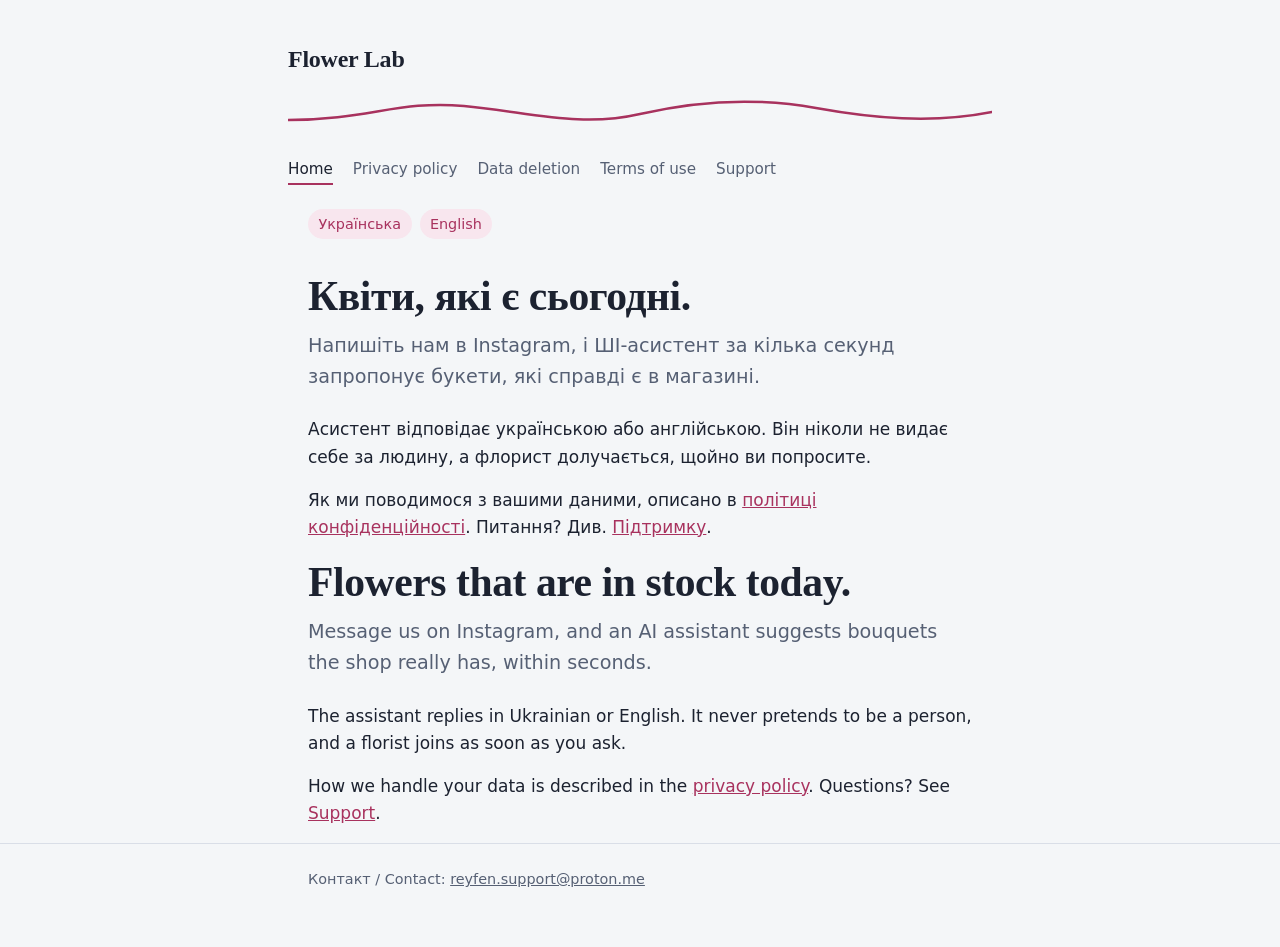
==== index.html @ 4a2acedc "Add Flower Lab legal pages: privacy, data deletion, terms, support Public pages Meta requires before" ====
<!doctype html>
<html lang="uk">
<head>
  <meta charset="utf-8">
  <meta name="viewport" content="width=device-width, initial-scale=1">
  <title>Flower Lab: flowers and an Instagram assistant</title>
  <meta name="description" content="Flower Lab answers Instagram messages with an AI assistant that offers bouquets in stock today. A florist is always one message away.">
  <link rel="stylesheet" href="style.css">
</head>
<body>
  <header class="site-header wrap">
    <a class="brand" href="index.html">Flower Lab</a>
    <svg class="contour" viewBox="0 0 700 48" preserveAspectRatio="none" aria-hidden="true" focusable="false">
      <path d="M0 30 C 80 30, 110 10, 175 16 S 290 38, 350 24 S 470 8, 525 18 S 640 34, 700 22" fill="none" stroke="currentColor" stroke-width="2.5" stroke-linecap="round" vector-effect="non-scaling-stroke"/>
    </svg>
    <nav class="site-nav" aria-label="Site">
      <a href="index.html" aria-current="page">Home</a>
      <a href="privacy.html">Privacy policy</a>
      <a href="data-deletion.html">Data deletion</a>
      <a href="terms.html">Terms of use</a>
      <a href="support.html">Support</a>
    </nav>
  </header>

  <main class="wrap">
    <nav class="lang" aria-label="Language">
      <a href="#uk" hreflang="uk">Українська</a>
      <a href="#en" hreflang="en">English</a>
    </nav>

    <section id="uk" lang="uk">
      <h1>Квіти, які є сьогодні.</h1>
      <p class="lede">Напишіть нам в Instagram, і ШІ-асистент за кілька секунд запропонує букети, які справді є в магазині.</p>
      <p>Асистент відповідає українською або англійською. Він ніколи не видає себе за людину, а флорист долучається, щойно ви попросите.</p>
      <p>Як ми поводимося з вашими даними, описано в <a href="privacy.html#uk">політиці конфіденційності</a>. Питання? Див. <a href="support.html#uk">Підтримку</a>.</p>
    </section>

    <section id="en" lang="en">
      <h1>Flowers that are in stock today.</h1>
      <p class="lede">Message us on Instagram, and an AI assistant suggests bouquets the shop really has, within seconds.</p>
      <p>The assistant replies in Ukrainian or English. It never pretends to be a person, and a florist joins as soon as you ask.</p>
      <p>How we handle your data is described in the <a href="privacy.html#en">privacy policy</a>. Questions? See <a href="support.html#en">Support</a>.</p>
    </section>
  </main>

  <footer class="site-footer">
    <div class="wrap">
      <p>Контакт / Contact: <a href="mailto:reyfen.support@proton.me">reyfen.support@proton.me</a></p>
    </div>
  </footer>
</body>
</html>
---- style.css ----
/* System fonts only: loading web fonts from a third party would send
   visitors' IP addresses elsewhere, which the privacy policy says we don't do. */
:root {
  color-scheme: light;
  --bg: #f4f6f8;
  --surface: #ffffff;
  --ink: #1c2230;
  --muted: #566074;
  --line: #d9dee7;
  --accent: #a8325e;
  --accent-soft: #f8e6ee;
  --serif: Charter, "Bitstream Charter", "Sitka Text", Cambria, Georgia, serif;
  --sans: system-ui, -apple-system, "Segoe UI", Roboto, "Helvetica Neue", Arial, sans-serif;
}

@media (prefers-color-scheme: dark) {
  :root {
    color-scheme: dark;
    --bg: #12151c;
    --surface: #1a1e27;
    --ink: #e6e8ee;
    --muted: #9aa3b5;
    --line: #2b313d;
    --accent: #f29bbd;
    --accent-soft: #3a2230;
  }
}

* { box-sizing: border-box; }

html { -webkit-text-size-adjust: 100%; }

body {
  margin: 0;
  background: var(--bg);
  color: var(--ink);
  font-family: var(--sans);
  font-size: 1.0625rem;
  line-height: 1.6;
}

.wrap {
  max-width: 44rem;
  margin: 0 auto;
  padding: 0 1.25rem;
}


/* Header: shop name over a single stem-like curve, the one decorative element */
.site-header {
  padding: 2.5rem 0 1.5rem;
}

.brand {
  display: inline-block;
  color: var(--ink);
  text-decoration: none;
  font-family: var(--serif);
  font-size: 1.5rem;
  font-weight: 600;
  letter-spacing: -0.01em;
}

.contour {
  display: block;
  width: 100%;
  height: 48px;
  margin-top: 0.75rem;
  color: var(--accent);
}

.site-nav {
  display: flex;
  flex-wrap: wrap;
  gap: 0.25rem 1.25rem;
  margin-top: 1rem;
  font-size: 0.95rem;
}

.site-nav a {
  color: var(--muted);
  text-decoration: none;
  padding: 0.15rem 0;
  border-bottom: 2px solid transparent;
}

.site-nav a:hover { color: var(--ink); }

.site-nav a[aria-current="page"] {
  color: var(--ink);
  border-bottom-color: var(--accent);
}

.lang {
  display: flex;
  gap: 0.5rem;
  margin: 0 0 2rem;
  font-size: 0.9rem;
}

.lang a {
  color: var(--accent);
  background: var(--accent-soft);
  padding: 0.2rem 0.65rem;
  border-radius: 999px;
  text-decoration: none;
}

main { padding-bottom: 3rem; }

h1, h2, h3 {
  font-family: var(--serif);
  line-height: 1.25;
  letter-spacing: -0.01em;
}

h1 {
  font-size: clamp(1.9rem, 5vw, 2.6rem);
  margin: 0 0 0.5rem;
}

h2 {
  font-size: 1.35rem;
  margin: 2.25rem 0 0.5rem;
}

h3 {
  font-size: 1.1rem;
  margin: 1.5rem 0 0.35rem;
}

p, ul { margin: 0 0 1rem; }

ul { padding-left: 1.25rem; }

li { margin-bottom: 0.35rem; }

a { color: var(--accent); }

a:focus-visible {
  outline: 3px solid var(--accent);
  outline-offset: 2px;
  border-radius: 2px;
}

.lede {
  font-size: 1.2rem;
  color: var(--muted);
  margin-bottom: 1.5rem;
}

.updated {
  color: var(--muted);
  font-size: 0.9rem;
}

/* The short summary at the top of the privacy policy and the data deletion page */
.summary {
  background: var(--surface);
  border-left: 4px solid var(--accent);
  border-radius: 0 6px 6px 0;
  padding: 1rem 1.25rem;
  margin: 1.5rem 0;
}

.summary p:last-child { margin-bottom: 0; }

.details {
  background: var(--surface);
  border: 1px solid var(--line);
  border-radius: 6px;
  padding: 1rem 1.25rem;
}

.details p { margin: 0; }





.site-footer {
  border-top: 1px solid var(--line);
  padding: 1.5rem 0 2.5rem;
  color: var(--muted);
  font-size: 0.9rem;
}

.site-footer a { color: var(--muted); }
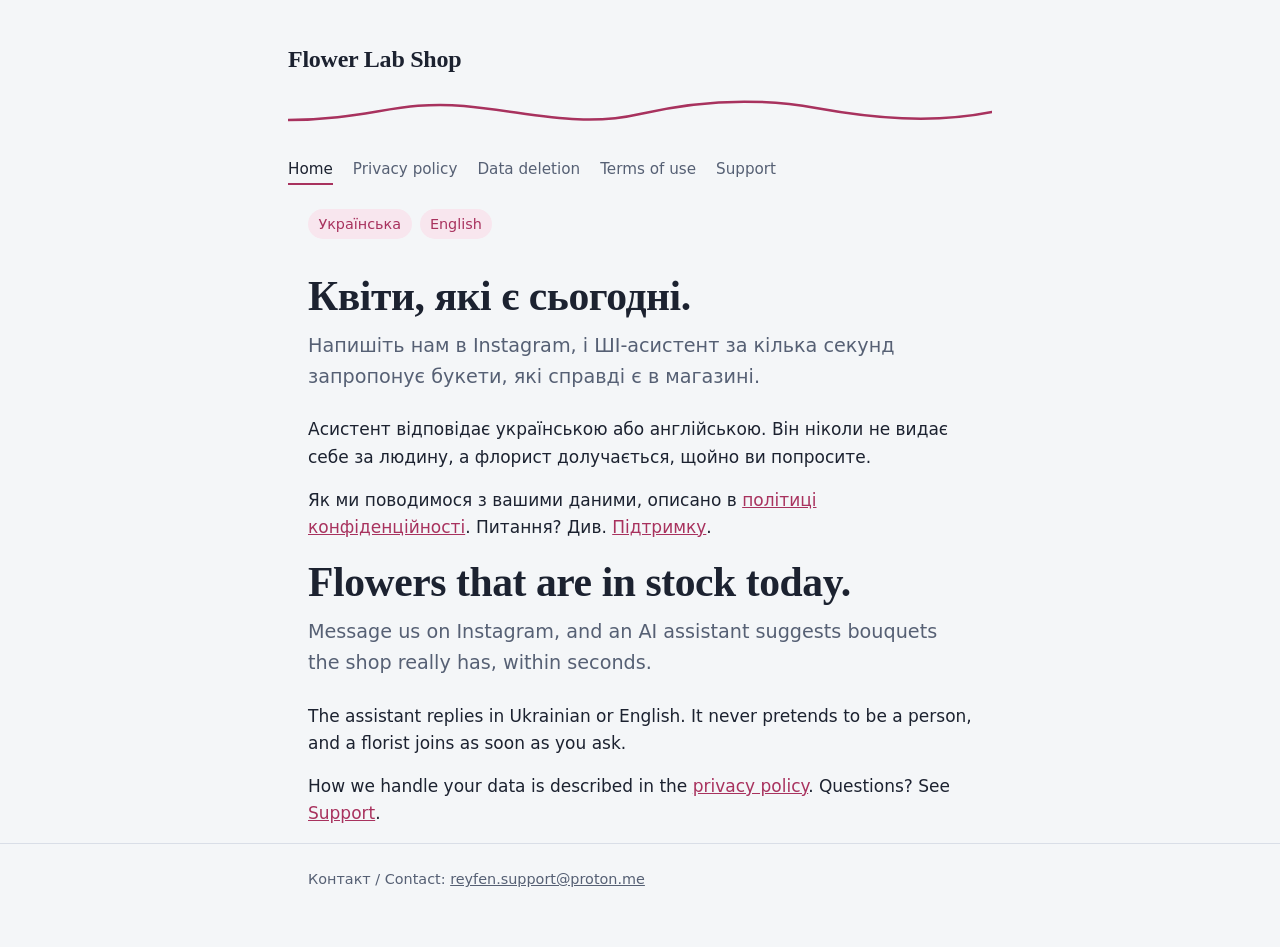
==== commit b8911e95: "Use the name Flower Lab Shop; repo renamed to Flower-Lab-Shop-Legal The owner wants the site to name" ====
--- a/index.html
+++ b/index.html
@@ -3,13 +3,13 @@
 <head>
   <meta charset="utf-8">
   <meta name="viewport" content="width=device-width, initial-scale=1">
-  <title>Flower Lab: flowers and an Instagram assistant</title>
-  <meta name="description" content="Flower Lab answers Instagram messages with an AI assistant that offers bouquets in stock today. A florist is always one message away.">
+  <title>Flower Lab Shop: flowers and an Instagram assistant</title>
+  <meta name="description" content="Flower Lab Shop answers Instagram messages with an AI assistant that offers bouquets in stock today. A florist is always one message away.">
   <link rel="stylesheet" href="style.css">
 </head>
 <body>
   <header class="site-header wrap">
-    <a class="brand" href="index.html">Flower Lab</a>
+    <a class="brand" href="index.html">Flower Lab Shop</a>
     <svg class="contour" viewBox="0 0 700 48" preserveAspectRatio="none" aria-hidden="true" focusable="false">
       <path d="M0 30 C 80 30, 110 10, 175 16 S 290 38, 350 24 S 470 8, 525 18 S 640 34, 700 22" fill="none" stroke="currentColor" stroke-width="2.5" stroke-linecap="round" vector-effect="non-scaling-stroke"/>
     </svg>
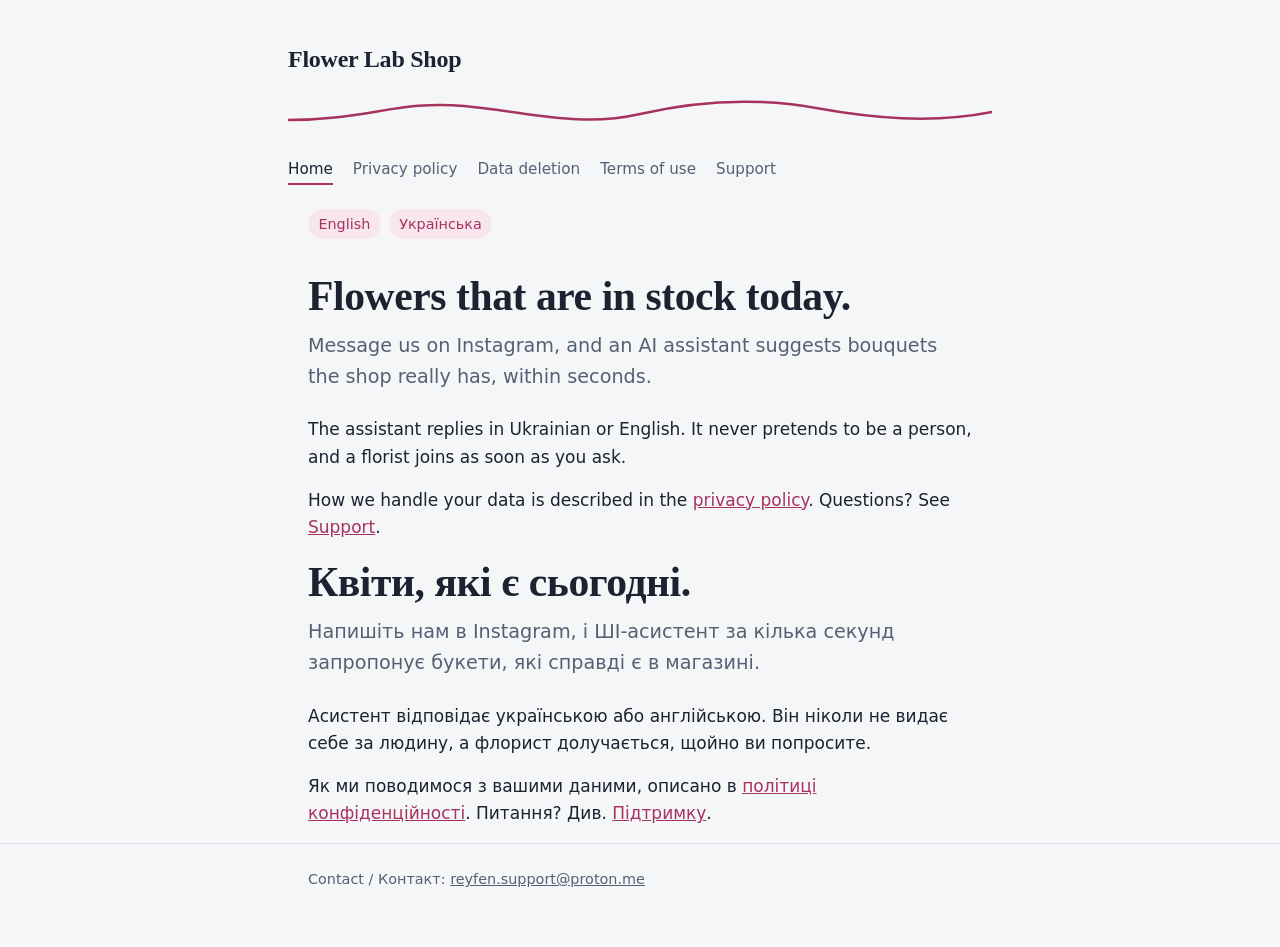
==== commit 5b4c3be5: "Show English first on every page The owner wants English to lead: the English section, the English l" ====
--- a/index.html
+++ b/index.html
@@ -1,5 +1,5 @@
 <!doctype html>
-<html lang="uk">
+<html lang="en">
 <head>
   <meta charset="utf-8">
   <meta name="viewport" content="width=device-width, initial-scale=1">
@@ -24,9 +24,17 @@
 
   <main class="wrap">
     <nav class="lang" aria-label="Language">
+      <a href="#en" hreflang="en">English</a>
       <a href="#uk" hreflang="uk">Українська</a>
-      <a href="#en" hreflang="en">English</a>
     </nav>
+
+
+    <section id="en" lang="en">
+      <h1>Flowers that are in stock today.</h1>
+      <p class="lede">Message us on Instagram, and an AI assistant suggests bouquets the shop really has, within seconds.</p>
+      <p>The assistant replies in Ukrainian or English. It never pretends to be a person, and a florist joins as soon as you ask.</p>
+      <p>How we handle your data is described in the <a href="privacy.html#en">privacy policy</a>. Questions? See <a href="support.html#en">Support</a>.</p>
+    </section>
 
     <section id="uk" lang="uk">
       <h1>Квіти, які є сьогодні.</h1>
@@ -34,18 +42,11 @@
       <p>Асистент відповідає українською або англійською. Він ніколи не видає себе за людину, а флорист долучається, щойно ви попросите.</p>
       <p>Як ми поводимося з вашими даними, описано в <a href="privacy.html#uk">політиці конфіденційності</a>. Питання? Див. <a href="support.html#uk">Підтримку</a>.</p>
     </section>
-
-    <section id="en" lang="en">
-      <h1>Flowers that are in stock today.</h1>
-      <p class="lede">Message us on Instagram, and an AI assistant suggests bouquets the shop really has, within seconds.</p>
-      <p>The assistant replies in Ukrainian or English. It never pretends to be a person, and a florist joins as soon as you ask.</p>
-      <p>How we handle your data is described in the <a href="privacy.html#en">privacy policy</a>. Questions? See <a href="support.html#en">Support</a>.</p>
-    </section>
   </main>
 
   <footer class="site-footer">
     <div class="wrap">
-      <p>Контакт / Contact: <a href="mailto:reyfen.support@proton.me">reyfen.support@proton.me</a></p>
+      <p>Contact / Контакт: <a href="mailto:reyfen.support@proton.me">reyfen.support@proton.me</a></p>
     </div>
   </footer>
 </body>
